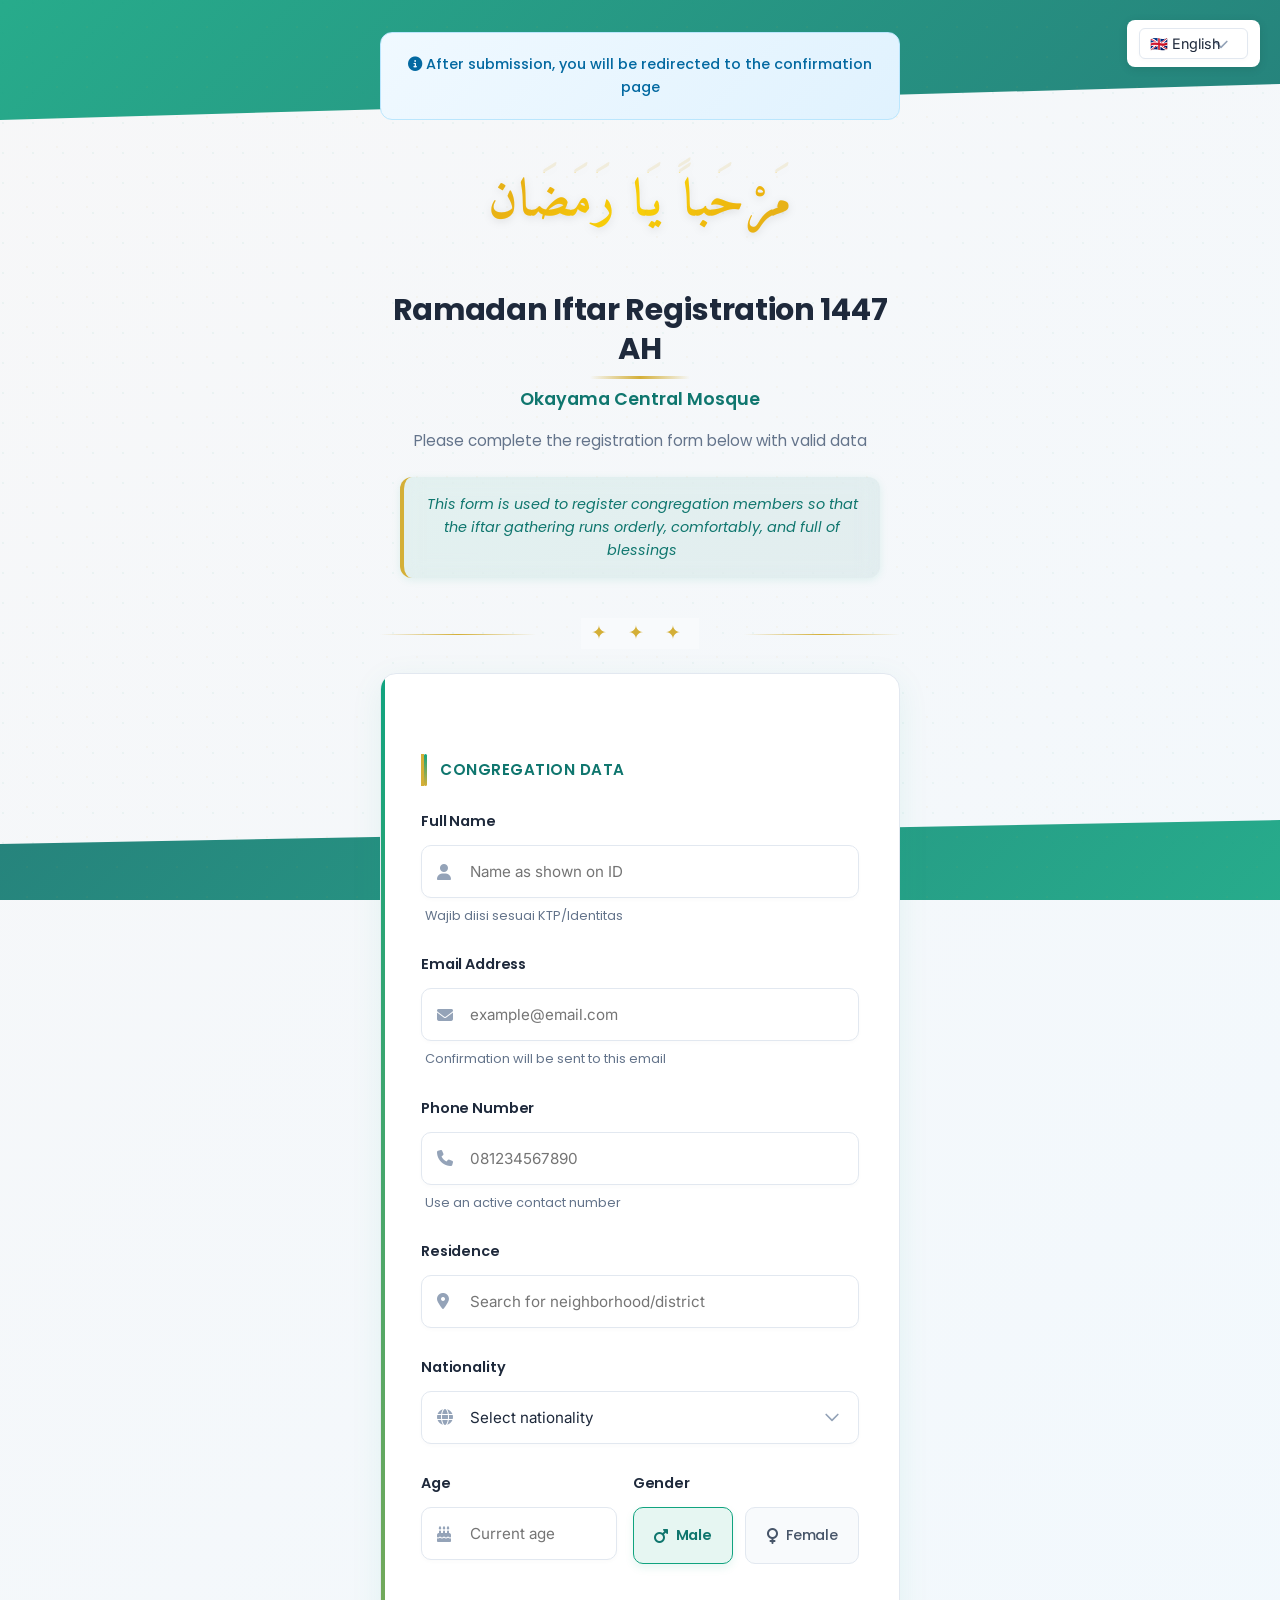
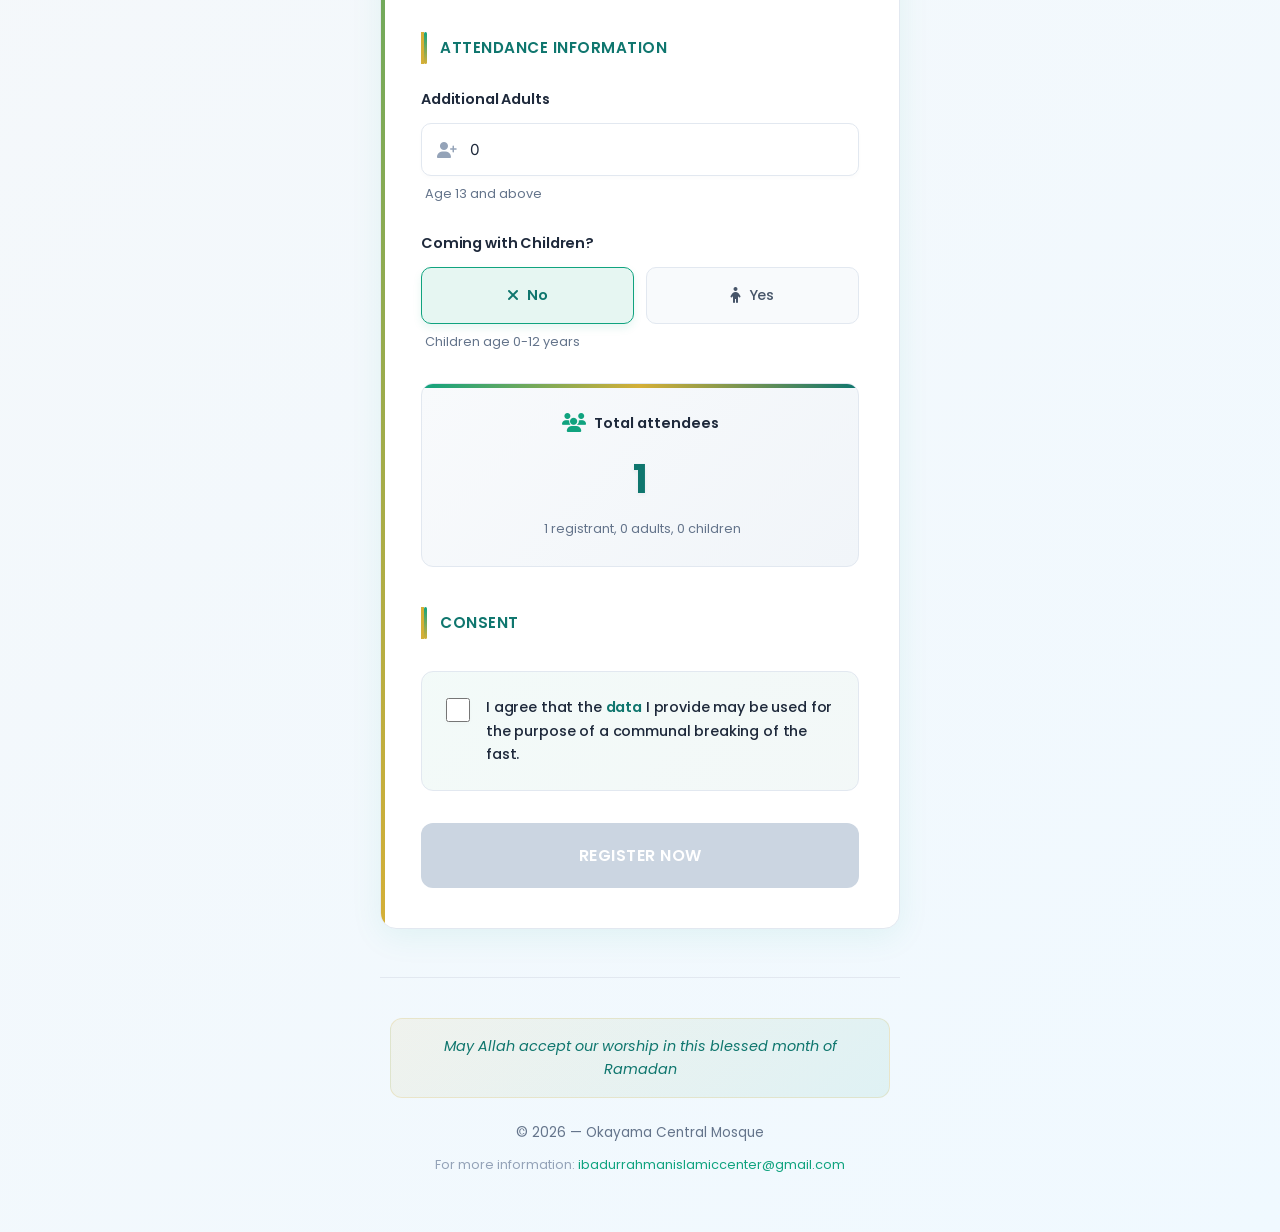
==== index.html @ ce611ef7 "Add files via upload" ====
<!DOCTYPE html>
<html lang="id">
<head>
<meta charset="UTF-8">
<meta name="viewport" content="width=device-width, initial-scale=1">
<title>Registrasi Buka Puasa Bersama 1447 H</title>

<!-- Open Graph Tags -->
<meta property="og:title" content="Registrasi Buka Puasa Bersama 1447 H">
<meta property="og:description" content="Daftar untuk menghadiri buka puasa bersama di Masjid Central Okayama">
<meta property="og:image" content="https://username.github.io/repo/iftar-og.jpg">
<meta property="og:url" content="https://username.github.io/repo/">

<!-- Fonts -->
<link rel="stylesheet" href="https://cdnjs.cloudflare.com/ajax/libs/font-awesome/6.5.2/css/all.min.css">
<link href="https://fonts.googleapis.com/css2?family=Amiri:wght@400;700&family=Inter:wght@300;400;500;600;700&family=Poppins:wght@400;500;600;700&family=Open+Sans:wght@400;500;600&display=swap" rel="stylesheet">

<!-- CSS External -->
<link rel="stylesheet" href="css/main.css">
</head>

<body>
<!-- Decorative Background Elements -->
<div class="ornament-top" aria-hidden="true"></div>
<div class="ornament-bottom" aria-hidden="true"></div>
<div class="islamic-pattern" aria-hidden="true"></div>

<!-- Language Selector -->
<div class="language-selector">
  <select id="languageSelector" aria-label="Pilih bahasa">
    <option value="id">🇮🇩 Indonesia</option>
    <option value="en">🇬🇧 English</option>
    <option value="ja">🇯🇵 日本語</option>
  </select>
</div>

<main>
  <div class="container">
    <!-- Alert Messages -->
    <div class="duplicate-alert" id="duplicateAlert" role="alert" aria-live="assertive">
      <i class="fas fa-exclamation-triangle"></i>
      <span id="duplicateAlertText">Data ini sudah terdaftar</span>
    </div>

    <div class="info-message" id="infoMessage" role="status" aria-live="polite">
      <i class="fas fa-info-circle"></i>
      <span id="infoMessageText">Setelah submit, Anda akan diarahkan ke halaman konfirmasi</span>
    </div>

    <div class="alert-message" id="alertMessage" role="alert" aria-live="assertive">
      <i class="fas fa-exclamation-circle"></i>
      <span id="alertMessageText"></span>
    </div>

    <div class="success-message" id="successMessage" role="status" aria-live="polite">
      <i class="fas fa-check-circle"></i>
      <span id="successMessageText"></span>
    </div>

    <!-- Header -->
    <div class="header">
      <div class="arabic-greeting">
        <div class="arabic-text" data-text="مَرْحَباً يَا رَمَضَان">
          مَرْحَباً يَا رَمَضَان
        </div>
      </div>
      
      <h1 id="mainTitle">Registrasi Buka Puasa Bersama 1447 H</h1>
      
      <div class="center-name" id="centerName">Masjid Central Okayama</div>
      
      <div class="subtitle" id="subtitleText">
        Silakan lengkapi formulir registrasi di bawah ini dengan data yang valid
      </div>
      
      <div class="event-purpose" id="eventPurpose">
        Formulir ini digunakan untuk pendataan jamaah agar pelaksanaan buka puasa bersama berjalan tertib, nyaman, dan penuh keberkahan
      </div>
    </div>

    <!-- Islamic Divider -->
    <div class="islamic-divider" aria-hidden="true">
      <span>✦ ✦ ✦</span>
    </div>

    <!-- Registration Form -->
    <div class="card">
      <form id="registrationForm" autocomplete="on" novalidate>
        
        <!-- HONEYPOT FIELD - Ditempatkan di awal form, TIDAK TERLIHAT -->
    <input type="text" 
           name="website_url" 
           id="website_url" 
           style="display: none !important; visibility: hidden; height: 0; width: 0; opacity: 0; position: absolute; left: -9999px;" 
           tabindex="-1" 
           autocomplete="off"
           value="">
           
        <!-- Section: Data Jamaah -->
        <h3 class="section-title" id="sectionDataJamaah">
          <i class="fas fa-user" aria-hidden="true"></i> Data Jamaah
        </h3>

        <!-- Full Name -->
        <div class="field">
          <label for="nama_lengkap" id="labelNamaLengkap">Nama Lengkap</label>
          <div class="input-wrapper">
            <i class="fas fa-user" aria-hidden="true"></i>
            <input type="text" id="nama_lengkap" name="nama_lengkap" required 
                   placeholder="Nama sesuai identitas" minlength="3" maxlength="100"
                   aria-describedby="namaHint">
          </div>
          <div class="hint" id="namaHint">Wajib diisi sesuai KTP/Identitas</div>
        </div>

        <!-- Email -->
        <div class="field">
          <label for="email" id="labelEmail">Alamat Email</label>
          <div class="input-wrapper">
            <i class="fas fa-envelope" aria-hidden="true"></i>
            <input type="email" id="email" name="email" required 
                   placeholder="contoh@email.com" pattern="[a-zA-Z0-9._%+-]+@[a-zA-Z0-9.-]+\.[a-zA-Z]{2,}"
                   aria-describedby="emailHint">
          </div>
          <div class="hint" id="hintEmail">Konfirmasi akan dikirim ke email ini</div>
        </div>

        <!-- Phone Number -->
        <div class="field">
          <label for="no_hp" id="labelNoHp">Nomor Telepon</label>
          <div class="input-wrapper">
            <i class="fas fa-phone" aria-hidden="true"></i>
            <input type="tel" id="no_hp" name="no_hp" required 
                   placeholder="081234567890 atau 08012345678" 
                   inputmode="numeric"
                   maxlength="15"
                   aria-describedby="phoneHint">
          </div>
          <div class="hint" id="hintNoHp">Format Jepang (080/090/070) atau Indonesia (08)</div>
        </div>

        <!-- Residence -->
        <div class="field">
          <label for="domisili" id="labelDomisili">Domisili</label>
          <div class="input-wrapper">
            <i class="fas fa-map-marker-alt" aria-hidden="true"></i>
            <input type="text" id="domisili" name="domisili" list="neighborhoods" required 
                   placeholder="Cari nama kelurahan/kecamatan">
            <datalist id="neighborhoods">
              <option value="Okayama-shi, Kita-ku, Kaminakano">
              <option value="Okayama-shi, Kita-ku, Ima">
              <option value="Okayama-shi, Kita-ku, Omoto">
              <option value="Okayama-shi, Kita-ku, Tsushima">
              <option value="Okayama-shi, Kita-ku, Hokan-cho">
              <option value="Okayama-shi, Naka-ku, Nishigawara">
              <option value="Okayama-shi, Minami-ku, Toyonari">
              <option value="Kurashiki-shi, Achi">
              <option value="Kurashiki-shi, Nakasho">
              <option value="Kurashiki-shi, Chaya-machi">
              <option value="Kurashiki-shi, Mizushima">
              <option value="Kurashiki-shi, Kojima">
              <option value="Kurashiki-shi, Tamashima">
              <option value="Tamano-shi, Chikko">
              <option value="Tamano-shi, Uno">
              <option value="Tamano-shi, Hibibi">
              <option value="Tamano-shi, Shibukawa">
              <option value="Soja-shi, Chuo">
              <option value="Soja-shi, Kiyone">
              <option value="Soja-shi, Yamate">
              <option value="Akaiwa-shi, Sanyo">
              <option value="Setouchi-shi, Oku-cho">
            </datalist>
          </div>
        </div>

        <!-- Nationality -->
        <div class="field">
          <label for="kebangsaan" id="labelKebangsaan">Kebangsaan</label>
          <div class="input-wrapper">
            <i class="fas fa-globe" aria-hidden="true"></i>
            <select id="kebangsaan" name="kebangsaan" required>
              <option value="">Pilih kebangsaan</option>
              <option value="Indonesia">Indonesia</option>
              <option value="Jepang">Jepang</option>
              <option value="Lainnya">Lainnya</option>
            </select>
          </div>

          <div class="other-nationality-wrapper" id="otherNationalityWrapper">
            <div class="input-wrapper">
              <i class="fas fa-edit" aria-hidden="true"></i>
              <input type="text" id="kebangsaan_lainnya" name="kebangsaan_lainnya"
                     placeholder="Masukkan kebangsaan Anda">
            </div>
          </div>
        </div>

        <!-- Age & Gender -->
        <div class="row">
          <div class="field">
            <label for="usia" id="labelUsia">Usia</label>
            <div class="input-wrapper">
              <i class="fas fa-birthday-cake" aria-hidden="true"></i>
              <input type="number" id="usia" name="usia" min="1" max="120" required 
                     placeholder="Usia saat ini">
            </div>
          </div>

          <div class="field">
            <label id="labelJenisKelamin">Jenis Kelamin</label>
            <div class="radio-group" role="radiogroup">
              <input type="radio" id="jk_l" name="jk" value="Laki-laki" required checked>
              <label for="jk_l">
                <i class="fas fa-mars" aria-hidden="true"></i>
                <span id="labelLakiLaki">Laki-laki</span>
              </label>
              <input type="radio" id="jk_p" name="jk" value="Perempuan">
              <label for="jk_p">
                <i class="fas fa-venus" aria-hidden="true"></i>
                <span id="labelPerempuan">Perempuan</span>
              </label>
            </div>
          </div>
        </div>

        <!-- Section: Informasi Kehadiran -->
        <h3 class="section-title" id="sectionKehadiran">
          <i class="fas fa-users" aria-hidden="true"></i> Informasi Kehadiran
        </h3>

        <!-- Additional Adults -->
        <div class="field">
          <label for="dewasa_tambahan" id="labelDewasaTambahan">Dewasa Tambahan</label>
          <div class="input-wrapper">
            <i class="fas fa-user-plus" aria-hidden="true"></i>
            <input type="number" id="dewasa_tambahan" name="dewasa_tambahan" min="0" max="5" value="0"
                   placeholder="Jumlah dewasa selain Anda"
                   aria-describedby="dewasaHint">
          </div>
          <div class="hint" id="hintDewasa">Usia 13 tahun ke atas</div>
        </div>

        <!-- Children -->
        <div class="field">
          <label id="labelDatangDenganAnak">Datang dengan Anak?</label>
          <div class="toggle-group" role="radiogroup">
            <input type="radio" id="anak_tidak" name="dengan_anak" value="Tidak" checked>
            <label for="anak_tidak">
              <i class="fas fa-times" aria-hidden="true"></i>
              <span id="labelTidak">Tidak</span>
            </label>
            <input type="radio" id="anak_ya" name="dengan_anak" value="Ya">
            <label for="anak_ya">
              <i class="fas fa-child" aria-hidden="true"></i>
              <span id="labelYa">Ya</span>
            </label>
          </div>
          <div class="hint" id="hintAnak">Anak usia 0-12 tahun</div>
        </div>

        <!-- Number of Children -->
        <div class="children-field-wrapper" id="childrenFieldWrapper">
          <div class="field">
            <label for="jumlah_anak" id="labelJumlahAnak">Jumlah Anak</label>
            <div class="input-wrapper">
              <i class="fas fa-baby" aria-hidden="true"></i>
              <input type="number" id="jumlah_anak" name="jumlah_anak" min="1" max="5" value="1"
                     aria-describedby="usiaAnakHint">
            </div>
            <div class="hint" id="hintUsiaAnak">Usia maksimal 12 tahun</div>
          </div>
        </div>

        <!-- Total Summary -->
        <div class="total-summary">
          <div class="total-label">
            <i class="fas fa-users" aria-hidden="true"></i>
            <span id="totalLabel">Total yang akan hadir</span>
          </div>
          <div class="total-number" id="totalAttendees">1</div>
          <div class="hint" id="totalDetail">1 pendaftar, 0 dewasa, 0 anak</div>
        </div>

        <!-- Section: Persetujuan -->
        <h3 class="section-title" id="sectionPersetujuan">
          <i class="fas fa-file-signature" aria-hidden="true"></i> Persetujuan
        </h3>

        <!-- Consent -->
        <div class="consent">
          <input type="checkbox" id="consentCheckbox" required>
          <label for="consentCheckbox">
            <span class="consent-label-text" id="consentText">
              <strong>Data jamaah</strong> digunakan semata-mata untuk keperluan pendataan dan kelancaran pelaksanaan acara buka puasa bersama. Kami menjamin kerahasiaan data Anda.
            </span>
          </label>
        </div>

        <!-- Submit Button -->
        <button type="submit" class="submit-btn" id="submitBtn" disabled>
          <span id="submitText">Daftar Sekarang</span>
        </button>

        <!-- Progress Indicator -->
        <div class="progress-indicator" id="progressIndicator">
          <div class="loading-spinner" aria-hidden="true"></div>
          <div style="font-size: 0.9rem; color: var(--accent-teal); margin-top: 0.5rem;" id="progressText">
            Mengirim data...
          </div>
        </div>
      </form>
    </div>

    <!-- Footer -->
    <footer>
      <div class="prayer-message" id="prayerMessage">
        <i class="fas fa-star-and-crescent" aria-hidden="true"></i>
        Semoga Allah menerima amal ibadah kita di bulan Ramadan yang mulia ini
      </div>
      
      <div id="footerCopyright">© 2026 — Masjid Central Okayama</div>
      
      <div class="contact">
        <span id="contactText">Untuk informasi lebih lanjut:</span>
        <a href="mailto:ibadurrahmanislamiccenter@gmail.com">
          ibadurrahmanislamiccenter@gmail.com
        </a>
      </div>
    </footer>
  </div>
</main>

<!-- JavaScript External -->
<script src="js/main.js"></script>
</body>
</html>
---- css/main.css ----
/* ============================================
   RESET & BASE STYLES (OPTIMIZED)
   ============================================ */
:root {
  --accent-green: #10a37f;
  --accent-gold: #d4af37;
  --accent-teal: #0f766e;
  --accent-dark: #1e293b;
  --accent-light: #f8fafc;
  --transition: 0.3s cubic-bezier(0.4, 0, 0.2, 1);
}

* {
  box-sizing: border-box;
  margin: 0;
  padding: 0;
}

html {
  scroll-behavior: smooth;
}

body {
  font-family: 'Poppins', 'Inter', -apple-system, BlinkMacSystemFont, 'Segoe UI', Roboto, Oxygen, Ubuntu, Cantarell, 'Open Sans', 'Helvetica Neue', sans-serif;
  background: linear-gradient(135deg, #f7f7f8 0%, #f0f9ff 100%);
  color: var(--accent-dark);
  line-height: 1.6;
  min-height: 100vh;
  -webkit-font-smoothing: antialiased;
  -moz-osx-font-smoothing: grayscale;
}

/* ============================================
   LAYOUT & CONTAINER
   ============================================ */
main {
  padding: 2rem 1rem;
  position: relative;
  overflow: hidden;
}

.container {
  max-width: 520px;
  margin: 0 auto;
  position: relative;
  z-index: 1;
}

/* ============================================
   DECORATIVE BACKGROUND ELEMENTS
   ============================================ */
.ornament-top {
  position: absolute;
  top: 0;
  left: 0;
  right: 0;
  height: 120px;
  background: linear-gradient(135deg, var(--accent-green) 0%, var(--accent-teal) 100%);
  clip-path: polygon(0 0, 100% 0, 100% 70%, 0 100%);
  z-index: 0;
  opacity: 0.9;
}

.ornament-bottom {
  position: absolute;
  bottom: 0;
  left: 0;
  right: 0;
  height: 80px;
  background: linear-gradient(135deg, var(--accent-teal) 0%, var(--accent-green) 100%);
  clip-path: polygon(0 30%, 100% 0, 100% 100%, 0 100%);
  z-index: 0;
  opacity: 0.9;
}

.islamic-pattern {
  position: absolute;
  top: 0;
  left: 0;
  right: 0;
  bottom: 0;
  background-image: 
    radial-gradient(circle at 10% 10%, rgba(16, 163, 127, 0.05) 1px, transparent 1px),
    radial-gradient(circle at 90% 90%, rgba(212, 175, 55, 0.05) 1px, transparent 1px);
  background-size: 30px 30px;
  z-index: 0;
}

/* ============================================
   HEADER STYLES (REVISED - TULISAN ARAB)
   ============================================ */
.header {
  text-align: center;
  margin-bottom: 2.5rem;
  padding: 0 0.5rem;
  position: relative;
}

/* Arabic Greeting - MARHABAN YA RAMADAN */
.arabic-greeting {
  margin: 0 auto 2rem;
  padding: 1.5rem 0;
  position: relative;
  overflow: hidden;
}

.arabic-text {
  font-family: 'Amiri', serif;
  font-size: 3.2rem;
  font-weight: 700;
  color: transparent;
  background: linear-gradient(
    135deg,
    #d4af37 0%,
    #f0b40a 30%,
    #ffd700 50%,
    #f0b40a 70%,
    #d4af37 100%
  );
  background-clip: text;
  -webkit-background-clip: text;
  text-align: center;
  line-height: 1.2;
  letter-spacing: 2px;
  position: relative;
  animation: arabicGlow 4s ease-in-out infinite alternate;
  filter: drop-shadow(0 2px 4px rgba(0, 0, 0, 0.1));
}

.arabic-text::before {
  content: attr(data-text);
  position: absolute;
  top: 0;
  left: 0;
  right: 0;
  color: rgba(212, 175, 55, 0.15);
  z-index: -1;
  animation: arabicShadow 6s ease-in-out infinite alternate;
}

@keyframes arabicGlow {
  0%, 100% {
    opacity: 1;
    background-position: 0% 50%;
    filter: drop-shadow(0 2px 8px rgba(212, 175, 55, 0.3));
  }
  50% {
    opacity: 0.95;
    background-position: 100% 50%;
    filter: drop-shadow(0 4px 16px rgba(212, 175, 55, 0.5));
  }
}

@keyframes arabicShadow {
  0%, 100% {
    transform: translate(0, 0) scale(1);
  }
  25% {
    transform: translate(2px, 1px) scale(1.01);
  }
  75% {
    transform: translate(-1px, -1px) scale(0.99);
  }
}

.header h1 {
  margin: 0 0 1rem 0;
  font-size: 1.9rem;
  color: var(--accent-dark);
  font-weight: 700;
  letter-spacing: -0.01em;
  line-height: 1.3;
  position: relative;
  display: inline-block;
}

.header h1::after {
  content: '';
  position: absolute;
  bottom: -10px;
  left: 50%;
  transform: translateX(-50%);
  width: 100px;
  height: 3px;
  background: linear-gradient(90deg, transparent, var(--accent-gold), transparent);
  border-radius: 2px;
}

.header .center-name {
  color: var(--accent-teal);
  font-weight: 600;
  font-size: 1.1rem;
  margin-bottom: 1rem;
  font-family: 'Poppins', sans-serif;
}

.header .subtitle {
  color: #64748b;
  font-size: 0.95rem;
  font-weight: 400;
  line-height: 1.6;
  margin-bottom: 1rem;
  max-width: 480px;
  margin-left: auto;
  margin-right: auto;
}

.event-purpose {
  background: linear-gradient(135deg, rgba(16, 163, 127, 0.08) 0%, rgba(15, 118, 110, 0.08) 100%);
  border-radius: 12px;
  padding: 1rem 1.25rem;
  margin: 1.5rem auto 0;
  max-width: 480px;
  border-left: 4px solid var(--accent-gold);
  font-size: 0.9rem;
  color: var(--accent-teal);
  line-height: 1.6;
  font-style: italic;
  text-align: center;
  box-shadow: 0 2px 8px rgba(16, 163, 127, 0.1);
  backdrop-filter: blur(10px);
}

.islamic-divider {
  text-align: center;
  margin: 1.5rem 0;
  position: relative;
}

.islamic-divider::before,
.islamic-divider::after {
  content: '';
  position: absolute;
  top: 50%;
  width: 30%;
  height: 1px;
  background: linear-gradient(90deg, transparent, var(--accent-gold), transparent);
}

.islamic-divider::before {
  left: 0;
}

.islamic-divider::after {
  right: 0;
}

.islamic-divider span {
  color: var(--accent-gold);
  font-size: 1.2rem;
  letter-spacing: 8px;
  display: inline-block;
  padding: 0 10px;
  background: var(--accent-light);
}

/* ============================================
   CARD STYLES
   ============================================ */
.card {
  background: #ffffff;
  padding: 2.5rem;
  border-radius: 16px;
  border: 1px solid #e2e8f0;
  box-shadow: 0 8px 32px rgba(16, 163, 127, 0.08);
  margin-bottom: 2.5rem;
  transition: all var(--transition);
  position: relative;
  overflow: hidden;
  backdrop-filter: blur(10px);
}

.card::before {
  content: '';
  position: absolute;
  top: 0;
  left: 0;
  width: 4px;
  height: 100%;
  background: linear-gradient(180deg, var(--accent-green), var(--accent-gold));
}

.card:hover {
  box-shadow: 0 12px 40px rgba(16, 163, 127, 0.12);
  transform: translateY(-2px);
}

/* ============================================
   FORM STYLES
   ============================================ */
.section-title {
  font-size: 0.95rem;
  color: var(--accent-teal);
  border-left: 3px solid var(--accent-gold);
  padding-left: 1rem;
  margin: 2.5rem 0 1.5rem;
  font-weight: 600;
  text-transform: uppercase;
  letter-spacing: 0.5px;
  font-family: 'Poppins', sans-serif;
  position: relative;
  padding-top: 0.25rem;
  padding-bottom: 0.25rem;
}

.section-title:first-child {
  margin-top: 0;
}

.section-title::before {
  content: '';
  position: absolute;
  left: 0;
  top: 0;
  bottom: 0;
  width: 3px;
  background: linear-gradient(180deg, var(--accent-green), var(--accent-gold));
  border-radius: 2px;
}

.field {
  margin-bottom: 1.75rem;
  position: relative;
}

label {
  display: block;
  margin-bottom: 0.75rem;
  font-weight: 600;
  font-size: 0.9rem;
  color: var(--accent-dark);
  letter-spacing: -0.01em;
  font-family: 'Poppins', sans-serif;
}

.input-wrapper {
  position: relative;
  transition: transform var(--transition);
}

.input-wrapper:hover {
  transform: translateY(-1px);
}

.input-wrapper i {
  position: absolute;
  left: 1rem;
  top: 50%;
  transform: translateY(-50%);
  color: #94a3b8;
  font-size: 1rem;
  transition: color var(--transition);
  z-index: 1;
}

input:focus + i,
select:focus + i {
  color: var(--accent-green);
}

input, select {
  width: 100%;
  padding: 1rem 1rem 1rem 3rem;
  border-radius: 10px;
  border: 1.5px solid #e2e8f0;
  font-size: 0.95rem;
  font-family: 'Inter', sans-serif;
  background: #ffffff;
  transition: all var(--transition);
  color: var(--accent-dark);
  box-shadow: 0 2px 4px rgba(0, 0, 0, 0.02);
  position: relative;
}

input:focus, select:focus {
  outline: none;
  border-color: var(--accent-green);
  box-shadow: 0 0 0 3px rgba(16, 163, 127, 0.15);
  background: #ffffff;
}

/* Select Styles */
select {
  appearance: none;
  background-image: url("data:image/svg+xml,%3Csvg xmlns='http://www.w3.org/2000/svg' fill='none' viewBox='0 0 24 24' stroke='%2394a3b8'%3E%3Cpath stroke-linecap='round' stroke-linejoin='round' stroke-width='2' d='M19 9l-7 7-7-7'%3E%3C/path%3E%3C/svg%3E");
  background-repeat: no-repeat;
  background-position: right 1rem center;
  background-size: 1.25rem;
  padding-right: 3rem;
  cursor: pointer;
}

/* Radio & Toggle Button Styles */
.radio-group, .toggle-group {
  display: flex;
  gap: 0.75rem;
}

.radio-group input, .toggle-group input {
  display: none;
}

.radio-group label, .toggle-group label {
  flex: 1;
  display: flex;
  align-items: center;
  justify-content: center;
  gap: 0.5rem;
  padding: 1rem 1.25rem;
  border-radius: 10px;
  border: 1.5px solid #e2e8f0;
  background: #f8fafc;
  font-size: 0.9rem;
  font-weight: 500;
  color: #475569;
  cursor: pointer;
  transition: all var(--transition);
  margin-bottom: 0;
}

.radio-group label i, .toggle-group label i {
  position: static;
  transform: none;
  font-size: 1rem;
}

.radio-group input:checked + label,
.toggle-group input:checked + label {
  background: rgba(16, 163, 127, 0.1);
  border-color: var(--accent-green);
  color: var(--accent-teal);
  font-weight: 600;
  box-shadow: 0 4px 8px rgba(16, 163, 127, 0.1);
}

/* Hint Text */
.hint {
  font-size: 0.8rem;
  color: #64748b;
  margin-top: 0.5rem;
  line-height: 1.5;
  padding-left: 0.25rem;
}

/* Row Layout */
.row {
  display: flex;
  gap: 1rem;
}

.row .field {
  flex: 1;
}

/* Other Nationality Field */
.other-nationality-wrapper {
  display: none;
  margin-top: 1rem;
  animation: fadeIn 0.3s ease;
}

@keyframes fadeIn {
  from { opacity: 0; }
  to { opacity: 1; }
}

.other-nationality-wrapper.active {
  display: block;
}

/* Children Field */
.children-field-wrapper {
  display: none;
  margin-top: 1rem;
  animation: fadeIn 0.3s ease;
}

.children-field-wrapper.active {
  display: block;
}

/* Reduce Motion */
@media (prefers-reduced-motion: reduce) {
  * {
    animation: none !important;
    transition: none !important;
  }
}

/* ============================================
   TOTAL SUMMARY
   ============================================ */
.total-summary {
  background: linear-gradient(135deg, #f8fafc 0%, #f1f5f9 100%);
  border: 1.5px solid #e2e8f0;
  border-radius: 12px;
  padding: 1.75rem;
  margin-top: 2rem;
  text-align: center;
  position: relative;
  overflow: hidden;
}

.total-summary::before {
  content: '';
  position: absolute;
  top: 0;
  left: 0;
  right: 0;
  height: 4px;
  background: linear-gradient(90deg, var(--accent-green), var(--accent-gold), var(--accent-teal));
}

.total-number {
  font-size: 2.5rem;
  font-weight: 700;
  color: var(--accent-teal);
  margin: 0.5rem 0;
  font-family: 'Poppins', sans-serif;
  text-shadow: 0 2px 4px rgba(0, 0, 0, 0.05);
}

.total-label {
  font-size: 0.9rem;
  color: var(--accent-dark);
  display: flex;
  align-items: center;
  justify-content: center;
  gap: 0.5rem;
  font-weight: 600;
  margin-bottom: 0.75rem;
}

.total-label i {
  color: var(--accent-green);
  font-size: 1.2rem;
}

/* ============================================
   CONSENT CHECKBOX
   ============================================ */
.consent {
  display: flex;
  align-items: flex-start;
  gap: 1rem;
  padding: 1.5rem;
  background: linear-gradient(135deg, rgba(16, 163, 127, 0.05) 0%, rgba(15, 118, 110, 0.05) 100%);
  border: 1.5px solid #e2e8f0;
  border-radius: 12px;
  margin: 2rem 0;
  transition: all var(--transition);
}

.consent:hover {
  border-color: var(--accent-green);
  background: linear-gradient(135deg, rgba(16, 163, 127, 0.08) 0%, rgba(15, 118, 110, 0.08) 100%);
}

.consent input {
  width: 1.5rem;
  height: 1.5rem;
  margin-top: 0.125rem;
  flex-shrink: 0;
  border-radius: 6px;
  accent-color: var(--accent-green);
  cursor: pointer;
}

.consent label {
  display: flex;
  align-items: flex-start;
  gap: 0.5rem;
  margin-bottom: 0;
  cursor: pointer;
  font-weight: 500;
  line-height: 1.6;
}

.consent-label-text {
  font-size: 0.9rem;
  color: var(--accent-dark);
  line-height: 1.6;
  font-weight: 500;
}

.consent-label-text strong {
  color: var(--accent-teal);
  font-weight: 600;
}

/* ============================================
   BUTTON STYLES
   ============================================ */
.submit-btn {
  width: 100%;
  padding: 1.25rem;
  background: linear-gradient(135deg, var(--accent-green) 0%, var(--accent-teal) 100%);
  color: white;
  border: none;
  border-radius: 12px;
  font-size: 1rem;
  font-weight: 600;
  cursor: pointer;
  transition: all var(--transition);
  font-family: 'Poppins', sans-serif;
  letter-spacing: 0.5px;
  text-transform: uppercase;
  box-shadow: 0 6px 20px rgba(16, 163, 127, 0.2);
  position: relative;
  overflow: hidden;
}

.submit-btn::before {
  content: '';
  position: absolute;
  top: 0;
  left: -100%;
  width: 100%;
  height: 100%;
  background: linear-gradient(90deg, transparent, rgba(255, 255, 255, 0.2), transparent);
  transition: left 0.5s ease;
}

.submit-btn:hover {
  background: linear-gradient(135deg, var(--accent-teal) 0%, var(--accent-green) 100%);
  transform: translateY(-2px);
  box-shadow: 0 8px 25px rgba(16, 163, 127, 0.3);
}

.submit-btn:hover::before {
  left: 100%;
}

.submit-btn:disabled {
  background: #cbd5e1;
  transform: none;
  box-shadow: none;
  cursor: not-allowed;
}

.submit-btn:disabled::before {
  display: none;
}

/* ============================================
   ALERT MESSAGES
   ============================================ */
.alert-message {
  display: none;
  background: linear-gradient(135deg, #fef2f2 0%, #fee2e2 100%);
  color: #dc2626;
  padding: 1.25rem;
  border-radius: 12px;
  border: 1.5px solid #fecaca;
  margin-bottom: 1.75rem;
  text-align: center;
  font-size: 0.9rem;
  font-weight: 500;
  animation: slideDown 0.3s ease;
}

@keyframes slideDown {
  from {
    opacity: 0;
    transform: translateY(-10px);
  }
  to {
    opacity: 1;
    transform: translateY(0);
  }
}

.alert-message.active {
  display: block;
}

.success-message {
  display: none;
  background: linear-gradient(135deg, #f0fdf4 0%, #dcfce7 100%);
  color: #166534;
  padding: 1.25rem;
  border-radius: 12px;
  border: 1.5px solid #bbf7d0;
  margin-bottom: 1.75rem;
  text-align: center;
  font-size: 0.9rem;
  font-weight: 500;
  animation: slideDown 0.3s ease;
}

.success-message.active {
  display: block;
}

.info-message {
  display: none;
  background: linear-gradient(135deg, #f0f9ff 0%, #e0f2fe 100%);
  color: #0369a1;
  padding: 1.25rem;
  border-radius: 12px;
  border: 1.5px solid #bae6fd;
  margin-bottom: 1.75rem;
  text-align: center;
  font-size: 0.9rem;
  font-weight: 500;
  animation: slideDown 0.3s ease;
}

.info-message.active {
  display: block;
}

/* Duplicate Alert */
.duplicate-alert {
  display: none;
  background: linear-gradient(135deg, #fffbeb 0%, #fef3c7 100%);
  color: #d97706;
  padding: 1.25rem;
  border-radius: 12px;
  border: 1.5px solid #fde68a;
  margin-bottom: 1.75rem;
  text-align: center;
  font-size: 0.9rem;
  font-weight: 500;
  animation: slideDown 0.3s ease;
}

.duplicate-alert.active {
  display: block;
}

/* ============================================
   FOOTER
   ============================================ */
footer {
  text-align: center;
  color: #64748b;
  font-size: 0.85rem;
  padding: 1.5rem 0;
  border-top: 1px solid #e2e8f0;
  margin-top: 3rem;
  position: relative;
}

.prayer-message {
  background: linear-gradient(135deg, rgba(212, 175, 55, 0.08) 0%, rgba(16, 163, 127, 0.08) 100%);
  border-radius: 12px;
  padding: 1rem 1.5rem;
  margin: 1rem auto 1.5rem;
  max-width: 500px;
  color: var(--accent-teal);
  font-style: italic;
  line-height: 1.6;
  font-size: 0.9rem;
  border: 1px solid rgba(212, 175, 55, 0.2);
}

footer .center-name {
  font-weight: 600;
  color: var(--accent-teal);
  margin-bottom: 0.5rem;
  font-size: 0.9rem;
}

footer .contact {
  margin-top: 0.75rem;
  font-size: 0.8rem;
  color: #94a3b8;
}

footer .contact a {
  color: var(--accent-green);
  text-decoration: none;
  transition: color var(--transition);
}

footer .contact a:hover {
  color: var(--accent-teal);
  text-decoration: underline;
}

/* ============================================
   UTILITY CLASSES
   ============================================ */
.loading-spinner {
  display: inline-block;
  width: 1.2rem;
  height: 1.2rem;
  border: 2px solid rgba(255, 255, 255, 0.3);
  border-radius: 50%;
  border-top-color: #fff;
  animation: spin 1s ease-in-out infinite;
}

@keyframes spin {
  to { transform: rotate(360deg); }
}

/* ============================================
   COMPONENTS
   ============================================ */
.language-selector {
  position: fixed;
  top: 20px;
  right: 20px;
  z-index: 100;
  background: white;
  padding: 8px 12px;
  border-radius: 8px;
  box-shadow: 0 2px 10px rgba(0,0,0,0.1);
}

.language-selector select {
  padding: 6px 10px;
  border: 1px solid #e2e8f0;
  border-radius: 6px;
  font-size: 0.9rem;
  font-family: 'Inter', sans-serif;
  color: var(--accent-dark);
}

.language-selector select:focus {
  outline: none;
  border-color: var(--accent-green);
}

.progress-indicator {
  display: none;
  text-align: center;
  margin-top: 1rem;
}

.progress-indicator.active {
  display: block;
}

/* Validation States */
.input-wrapper.error input,
.input-wrapper.error select {
  border-color: #dc2626;
  background: #fef2f2;
}

.input-wrapper.success input,
.input-wrapper.success select {
  border-color: #10b981;
  background: #f0fdf4;
}

.validation-message {
  font-size: 0.8rem;
  margin-top: 0.5rem;
  padding-left: 0.25rem;
}

.validation-message.error {
  color: #dc2626;
}

.validation-message.success {
  color: #059669;
}

/* ============================================
   RESPONSIVE DESIGN
   ============================================ */
@media (max-width: 640px) {
  main {
    padding: 1.5rem 1rem;
  }
  
  .card {
    padding: 1.75rem;
  }
  
  .row {
    flex-direction: column;
    gap: 1rem;
  }
  
  input, select {
    padding: 0.9rem 1rem 0.9rem 2.75rem;
    font-size: 0.9rem;
  }
  
  .input-wrapper i {
    left: 0.875rem;
    font-size: 0.9rem;
  }
  
  .total-summary {
    padding: 1.5rem;
  }
  
  .total-number {
    font-size: 2.2rem;
  }
  
  .header h1 {
    font-size: 1.7rem;
  }
  
  .arabic-greeting {
    margin-bottom: 1.5rem;
  }
  
  .arabic-text {
    font-size: 2.5rem;
  }
  
  .section-title {
    margin: 2rem 0 1.25rem;
  }
  
  .language-selector {
    top: 15px;
    right: 15px;
    padding: 6px 10px;
  }
}

/* High-contrast mode support */
@media (prefers-contrast: high) {
  :root {
    --accent-green: #0a8;
    --accent-gold: #b90;
    --accent-teal: #066;
    --accent-dark: #000;
    --accent-light: #fff;
  }
}

/* Print styles */
@media print {
  .language-selector,
  .submit-btn,
  .ornament-top,
  .ornament-bottom,
  .islamic-pattern {
    display: none;
  }
  
  body {
    background: white;
    color: black;
  }
  
  .card {
    box-shadow: none;
    border: 1px solid #ddd;
  }
}
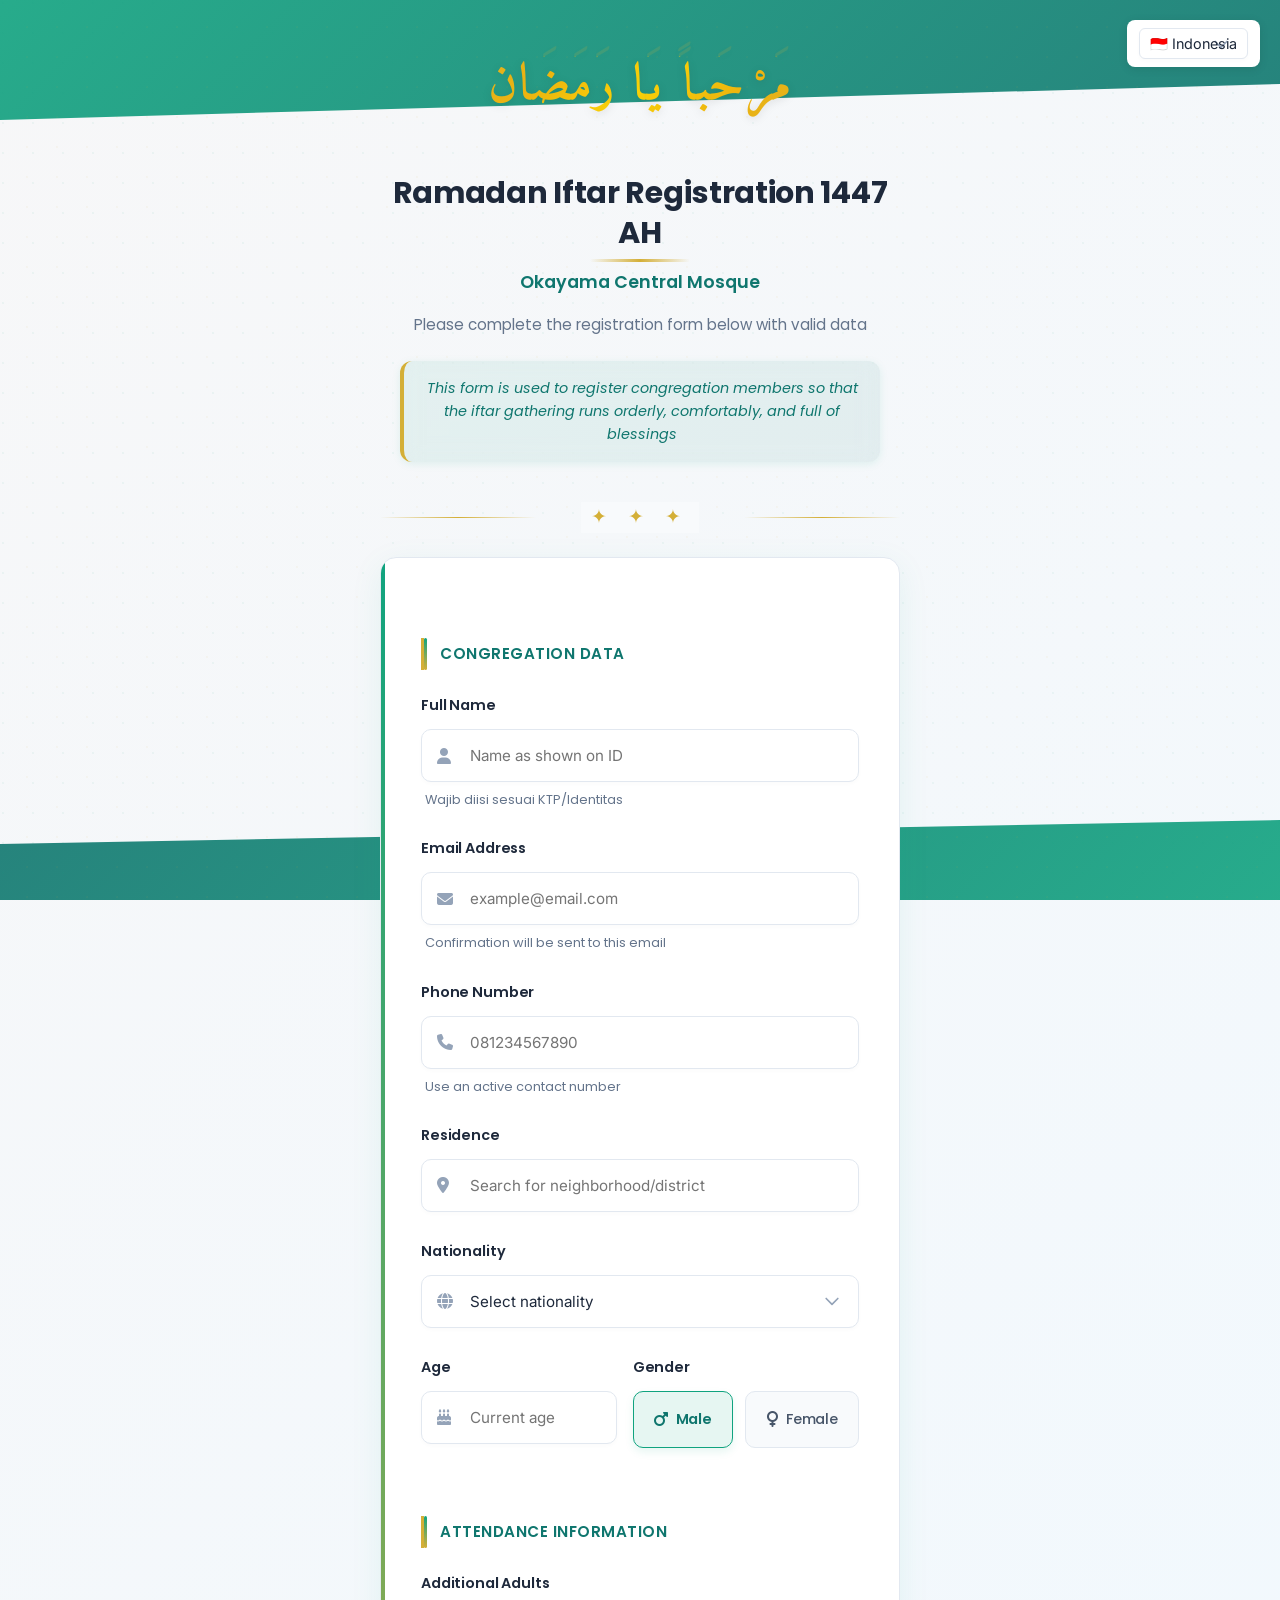
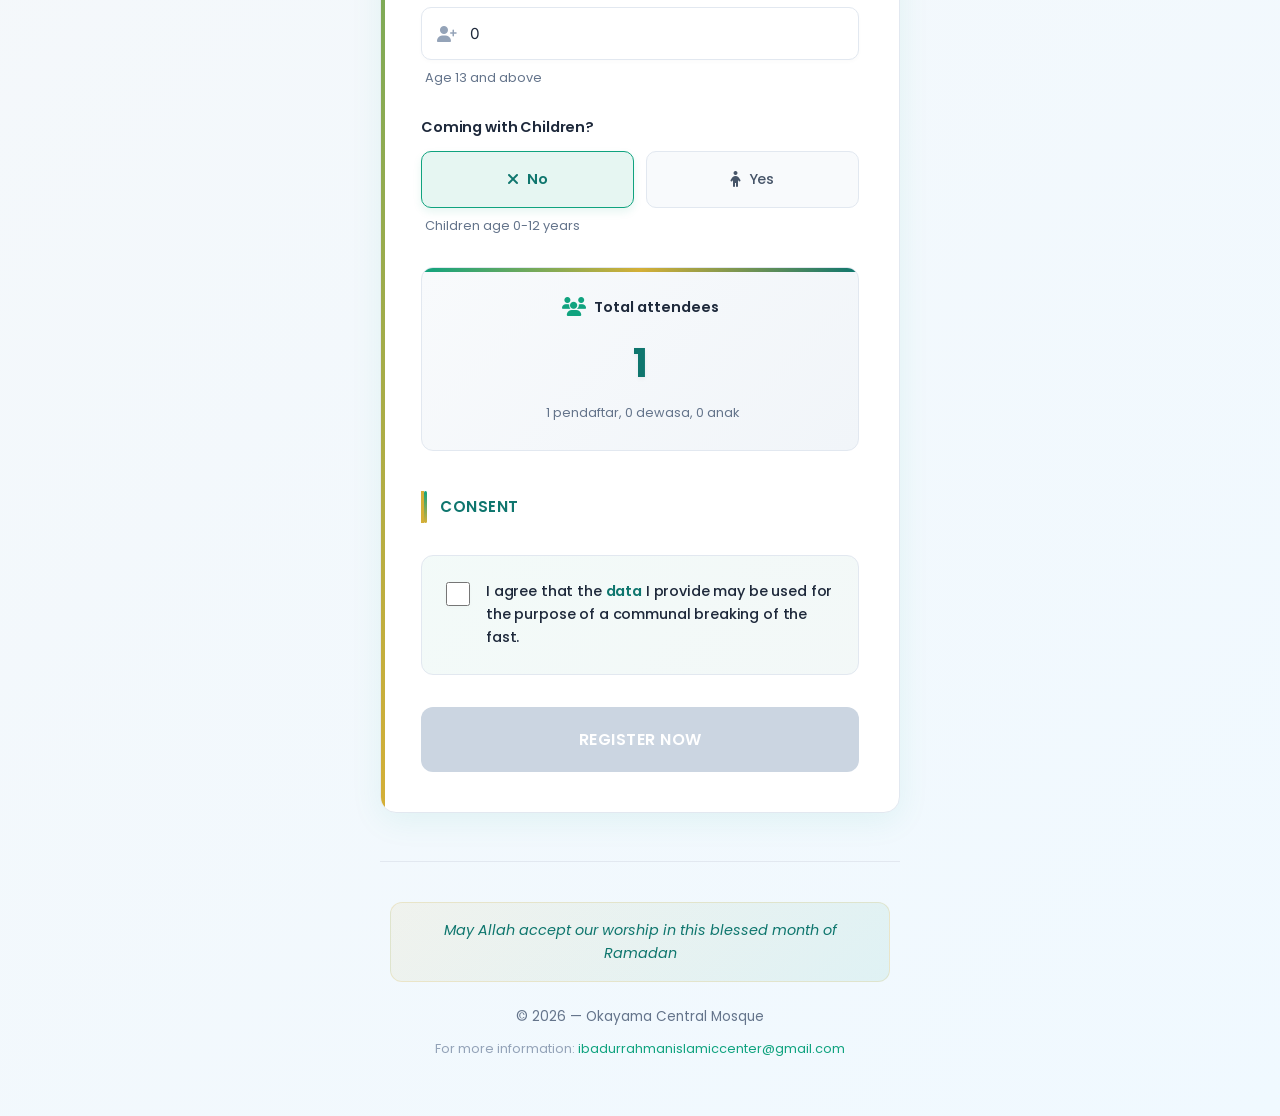
==== commit d46ba5c5: "Update index.html" ====
--- a/index.html
+++ b/index.html
@@ -8,8 +8,8 @@
 <!-- Open Graph Tags -->
 <meta property="og:title" content="Registrasi Buka Puasa Bersama 1447 H">
 <meta property="og:description" content="Daftar untuk menghadiri buka puasa bersama di Masjid Central Okayama">
-<meta property="og:image" content="https://username.github.io/repo/iftar-og.jpg">
-<meta property="og:url" content="https://username.github.io/repo/">
+<meta property="og:image" content="https://masjidcentralokayama.github.io/repo/iftar-og.jpg">
+<meta property="og:url" content="https://masjidcentralokayama.github.io/repo/">
 
 <!-- Fonts -->
 <link rel="stylesheet" href="https://cdnjs.cloudflare.com/ajax/libs/font-awesome/6.5.2/css/all.min.css">
@@ -119,7 +119,7 @@
           <div class="input-wrapper">
             <i class="fas fa-envelope" aria-hidden="true"></i>
             <input type="email" id="email" name="email" required 
-                   placeholder="contoh@email.com" pattern="[a-zA-Z0-9._%+-]+@[a-zA-Z0-9.-]+\.[a-zA-Z]{2,}"
+                   placeholder="contoh@email.com" pattern="[a-zA-Z0-9._%+\-]+@[a-zA-Z0-9.\-]+\.[a-zA-Z]{2,}"
                    aria-describedby="emailHint">
           </div>
           <div class="hint" id="hintEmail">Konfirmasi akan dikirim ke email ini</div>
@@ -333,4 +333,4 @@
 <!-- JavaScript External -->
 <script src="js/main.js"></script>
 </body>
-</html>+</html>
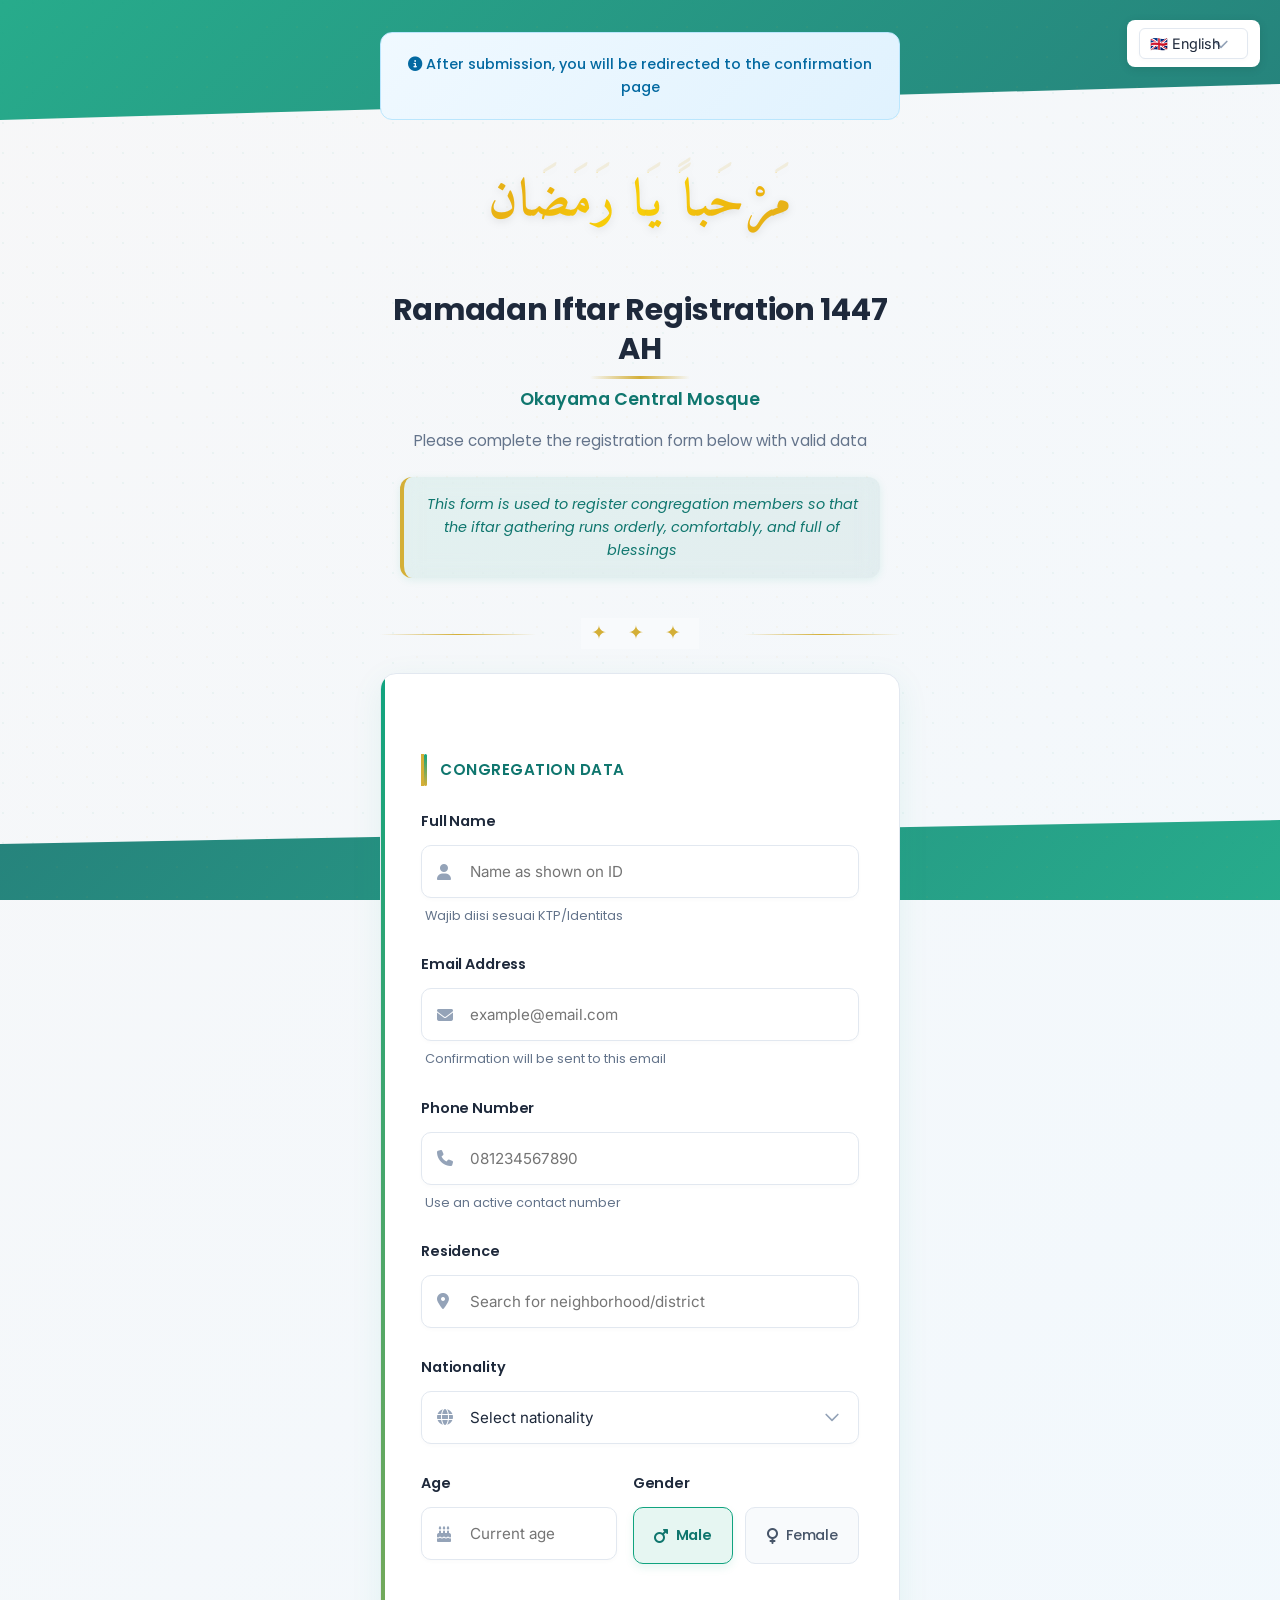
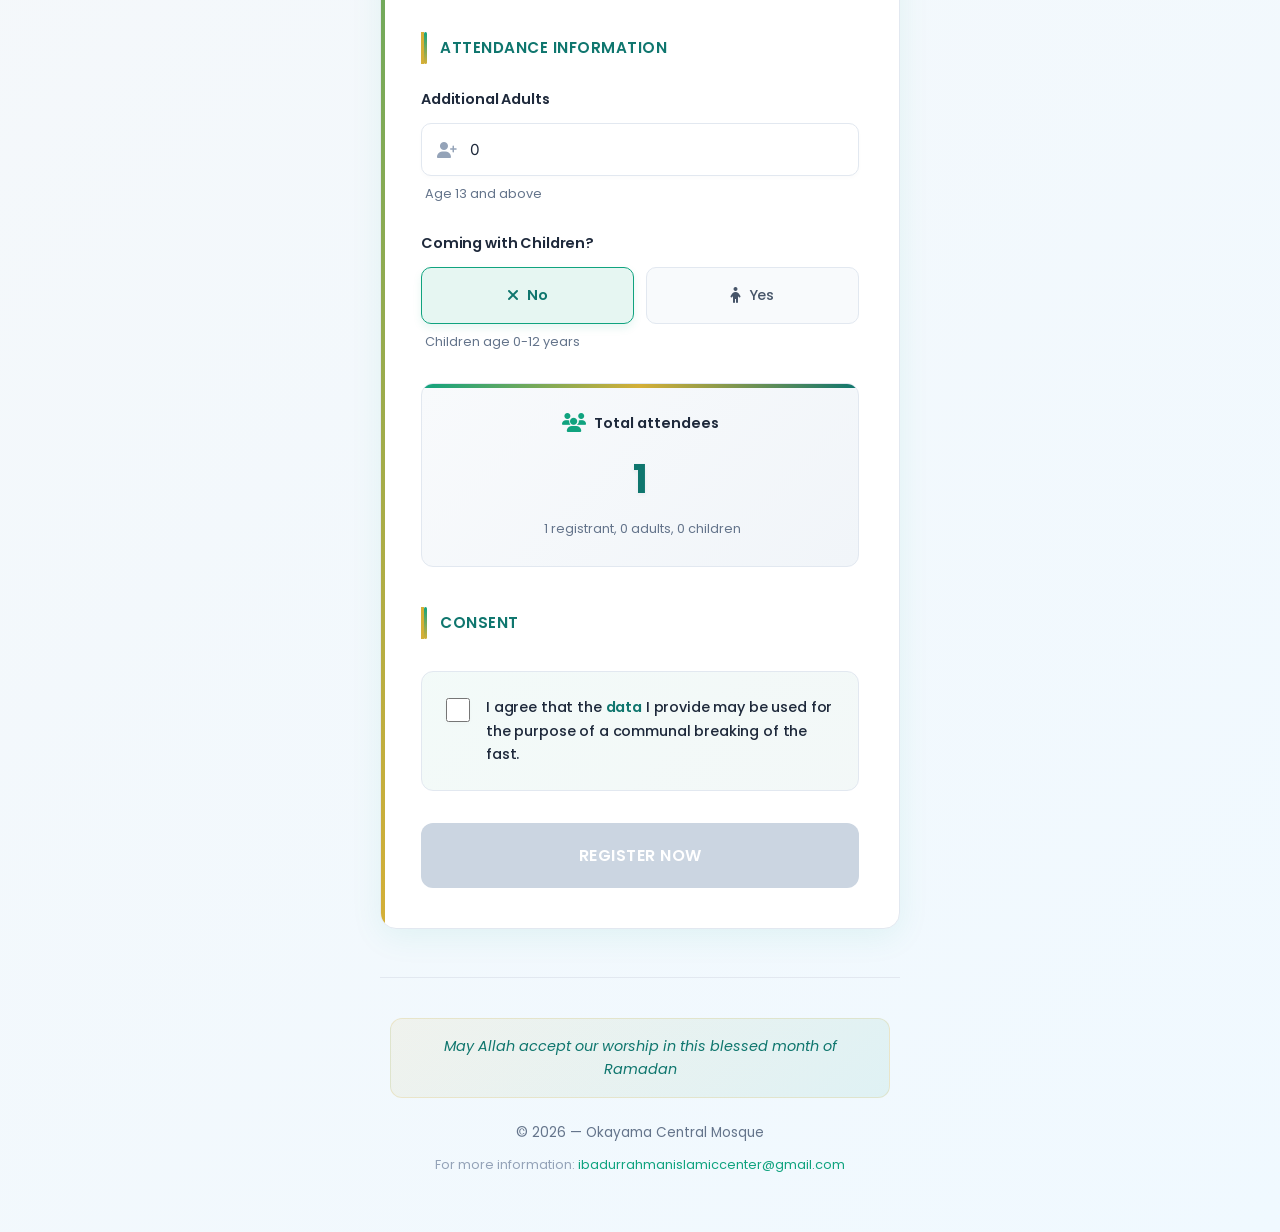
==== commit 15e03c1f: "Update index.html" ====
--- a/index.html
+++ b/index.html
@@ -17,6 +17,7 @@
 
 <!-- CSS External -->
 <link rel="stylesheet" href="css/main.css">
+<link rel="icon" href="data:,">
 </head>
 
 <body>
